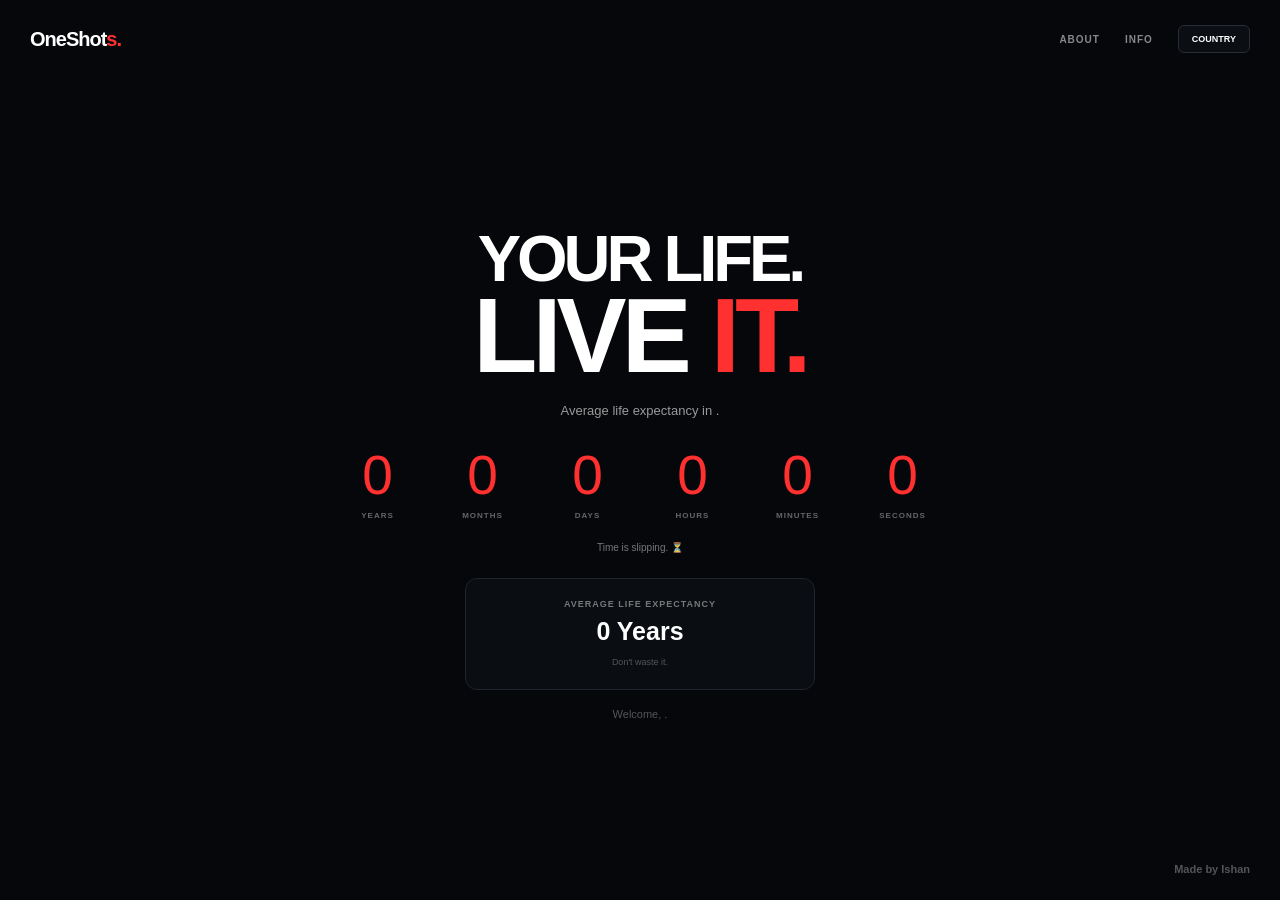
==== home.html @ 195b8f09 "Add files via upload" ====
<!DOCTYPE html>
<html lang="en">

<head>
    <meta charset="UTF-8">
    <meta name="viewport" content="width=device-width, initial-scale=1.0">

    <title>OneShots | Your Life</title>

    <link rel="stylesheet" href="style.css">
</head>

<body class="home-page">

    <!-- HEADER -->

    <header class="home-header">

        <div class="logo">
            OneShot<span>s.</span>
        </div>

        <nav>
            <a href="#">ABOUT</a>
            <a href="#">INFO</a>
            <button class="country-btn" id="countryButton">
                COUNTRY
            </button>
        </nav>

    </header>


    <!-- MAIN -->

    <main class="home-container">

        <p class="small-title">
            YOUR LIFE.
        </p>

        <h1>
            LIVE <span>IT.</span>
        </h1>

        <p class="subtitle">
            Average life expectancy in <span id="countryName">your country</span>.
        </p>


        <!-- COUNTDOWN -->

        <div class="countdown">

            <div class="time-box">
                <div id="years">0</div>
                <span>YEARS</span>
            </div>

            <div class="time-box">
                <div id="months">0</div>
                <span>MONTHS</span>
            </div>

            <div class="time-box">
                <div id="days">0</div>
                <span>DAYS</span>
            </div>

            <div class="time-box">
                <div id="hours">0</div>
                <span>HOURS</span>
            </div>

            <div class="time-box">
                <div id="minutes">0</div>
                <span>MINUTES</span>
            </div>

            <div class="time-box seconds-box">
                <div id="seconds">0</div>
                <span>SECONDS</span>
            </div>

        </div>


        <p class="slipping">
            Time is slipping. ⏳
        </p>


        <!-- LIFE EXPECTANCY CARD -->

        <div class="life-card">

            <p>AVERAGE LIFE EXPECTANCY</p>

            <h2>
                <span id="lifeExpectancy">0</span>
                Years
            </h2>

            <small>
                Don't waste it.
            </small>

        </div>


        <p class="welcome">
            Welcome, <span id="userName"></span>.
        </p>

    </main>


    <footer>
        Made by Ishan
    </footer>


    <script src="home.js"></script>

</body>
</html>
---- style.css ----
* {
    margin: 0;
    padding: 0;
    box-sizing: border-box;
}


body {
    min-height: 100vh;

    background: #05070b;

    color: white;

    font-family: Arial, Helvetica, sans-serif;
}


/* =========================
   LOGO
========================= */

.logo {
    font-size: 20px;

    font-weight: 900;

    letter-spacing: -1px;

    color: white;
}

.logo span {
    color: #ff3030;
}


/* =========================
   SIGNUP PAGE
========================= */

.signup-page {
    display: flex;

    justify-content: center;

    align-items: center;

    position: relative;
}


.signup-page header {
    position: fixed;

    top: 25px;

    left: 30px;
}


.signup-container {
    width: 90%;

    max-width: 500px;

    text-align: center;
}


.signup-container h1 {
    font-size: clamp(45px, 8vw, 80px);

    line-height: 0.9;

    font-weight: 900;

    letter-spacing: -4px;

    margin-bottom: 20px;
}


.signup-container h1 span {
    color: #ff3030;
}


.signup-subtitle {
    color: #888;

    margin-bottom: 35px;

    font-size: 15px;
}


/* =========================
   FORM
========================= */

.form-card {
    background: #0a0d12;

    border: 1px solid #20242c;

    border-radius: 14px;

    padding: 30px;

    text-align: left;
}


.form-card label {
    display: block;

    margin-bottom: 8px;

    margin-top: 18px;

    font-size: 13px;

    font-weight: 700;

    color: #aaa;

    text-transform: uppercase;
}


.form-card label:first-child {
    margin-top: 0;
}


.form-card input,
.form-card select {
    width: 100%;

    padding: 14px;

    border-radius: 8px;

    border: 1px solid #292d35;

    background: #05070b;

    color: white;

    outline: none;

    font-size: 15px;
}


.form-card input:focus,
.form-card select:focus {
    border-color: #ff3030;
}


.form-card button {
    width: 100%;

    margin-top: 25px;

    padding: 15px;

    border: none;

    border-radius: 8px;

    background: #ff3030;

    color: white;

    font-weight: 900;

    cursor: pointer;

    transition: 0.2s;
}


.form-card button:hover {
    transform: translateY(-2px);

    background: #ff4545;
}


/* =========================
   HOME HEADER
========================= */

.home-header {
    position: fixed;

    top: 0;

    left: 0;

    width: 100%;

    padding: 25px 30px;

    display: flex;

    justify-content: space-between;

    align-items: center;
}


.home-header nav {
    display: flex;

    align-items: center;

    gap: 25px;
}


.home-header nav a {
    color: #888;

    text-decoration: none;

    font-size: 10px;

    font-weight: 800;

    letter-spacing: 1px;
}


.home-header nav a:hover {
    color: white;
}


.country-btn {
    padding: 8px 13px;

    border: 1px solid #292d35;

    border-radius: 6px;

    background: #0b0e13;

    color: white;

    font-size: 9px;

    font-weight: 800;
}


/* =========================
   HOME MAIN
========================= */

.home-page {
    display: flex;

    justify-content: center;

    align-items: center;

    text-align: center;

    position: relative;
}


.home-container {
    width: 92%;

    max-width: 900px;

    padding-top: 50px;
}


.small-title {
    font-size: clamp(35px, 6vw, 65px);

    font-weight: 900;

    line-height: 0.9;

    letter-spacing: -4px;
}


.home-container h1 {
    font-size: clamp(55px, 10vw, 105px);

    font-weight: 900;

    line-height: 0.9;

    letter-spacing: -5px;

    margin-bottom: 20px;
}


.home-container h1 span {
    color: #ff3030;
}


.subtitle {
    color: #999;

    font-size: 13px;

    margin-bottom: 30px;
}


.subtitle span {
    color: white;

    font-weight: 700;
}


/* =========================
   COUNTDOWN
========================= */

.countdown {
    display: flex;

    justify-content: center;

    align-items: flex-start;

    gap: clamp(15px, 3vw, 35px);

    flex-wrap: wrap;

    margin-top: 20px;
}


.time-box {
    min-width: 70px;
}


.time-box div {
    color: #ff3030;

    font-size: clamp(32px, 5vw, 55px);

    font-weight: 500;

    line-height: 1;
}


.time-box span {
    display: block;

    margin-top: 8px;

    color: #666;

    font-size: 8px;

    font-weight: 700;

    letter-spacing: 1px;
}


.slipping {
    color: #777;

    font-size: 10px;

    margin-top: 22px;
}


/* =========================
   LIFE EXPECTANCY CARD
========================= */

.life-card {
    width: 100%;

    max-width: 350px;

    margin: 25px auto 0;

    padding: 20px;

    background: #0a0d12;

    border: 1px solid #20242c;

    border-radius: 12px;
}


.life-card p {
    color: #777;

    font-size: 9px;

    font-weight: 800;

    letter-spacing: 1px;

    margin-bottom: 8px;
}


.life-card h2 {
    font-size: 25px;

    margin-bottom: 5px;
}


.life-card h2 span {
    color: white;
}


.life-card small {
    color: #555;

    font-size: 9px;
}


.welcome {
    margin-top: 18px;

    color: #555;

    font-size: 11px;
}


.welcome span {
    color: #aaa;
}


/* =========================
   FOOTER
========================= */

body > footer {
    position: fixed;

    right: 30px;

    bottom: 25px;

    color: #555;

    font-size: 11px;

    font-weight: 600;
}


/* =========================
   MOBILE
========================= */

@media (max-width: 600px) {

    .home-header {
        padding: 20px;
    }


    .home-header nav {
        gap: 10px;
    }


    .home-header nav a {
        display: none;
    }


    .logo {
        font-size: 17px;
    }


    .home-container {
        padding-top: 70px;
    }


    .small-title {
        letter-spacing: -2px;
    }


    .home-container h1 {
        letter-spacing: -3px;
    }


    .countdown {
        gap: 18px;

        max-width: 350px;

        margin-left: auto;

        margin-right: auto;
    }


    .time-box {
        min-width: 75px;
    }


    .time-box div {
        font-size: 34px;
    }


    .life-card {
        max-width: 320px;
    }


    body > footer {
        right: 20px;

        bottom: 18px;
    }
}
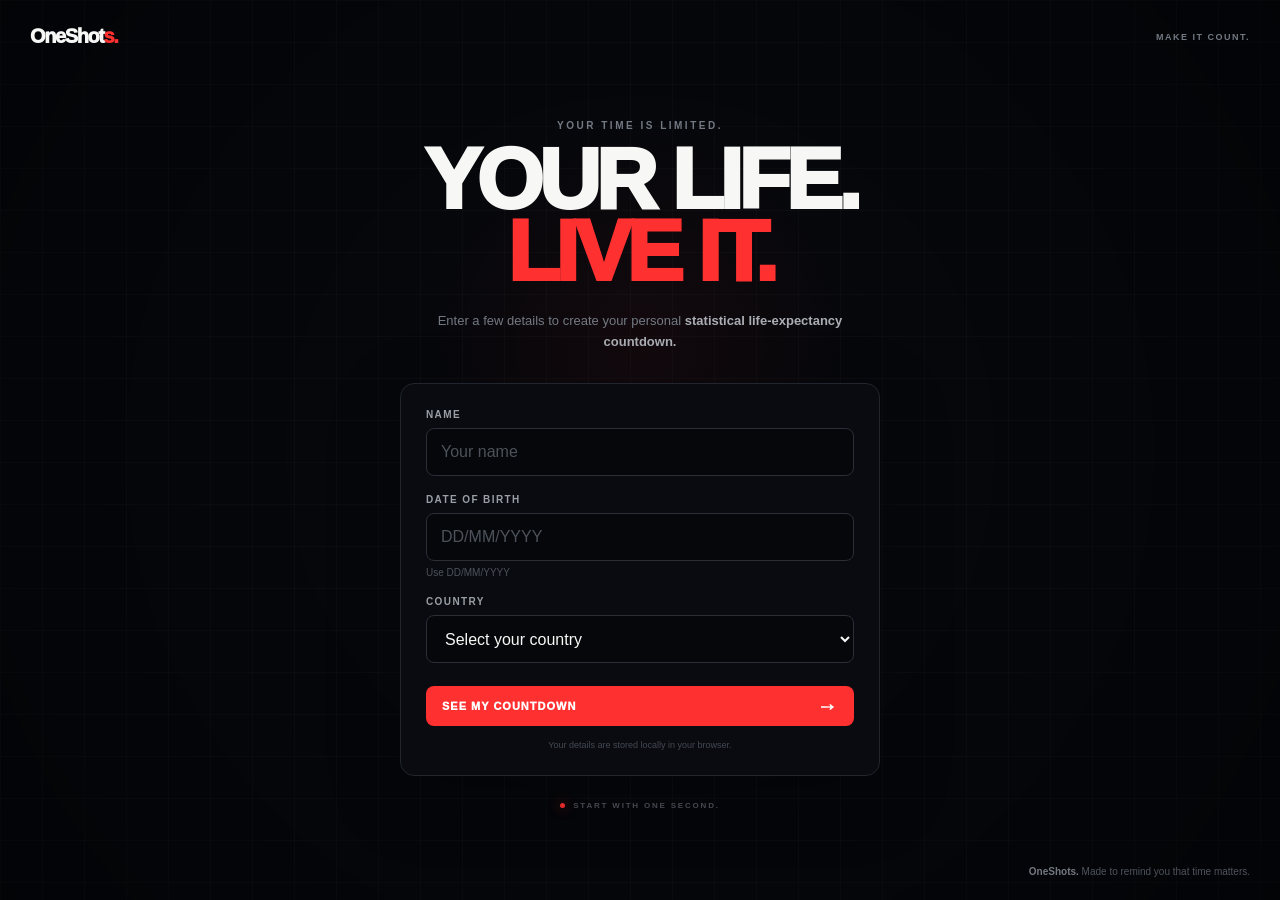
==== commit c14ff394: "Add files via upload" ====
--- a/home.html
+++ b/home.html
@@ -1,126 +1,107 @@
-<!DOCTYPE html>
-<html lang="en">
-
-<head>
-    <meta charset="UTF-8">
-    <meta name="viewport" content="width=device-width, initial-scale=1.0">
-
-    <title>OneShots | Your Life</title>
-
-    <link rel="stylesheet" href="style.css">
-</head>
-
-<body class="home-page">
-
-    <!-- HEADER -->
-
-    <header class="home-header">
-
-        <div class="logo">
-            OneShot<span>s.</span>
-        </div>
-
-        <nav>
-            <a href="#">ABOUT</a>
-            <a href="#">INFO</a>
-            <button class="country-btn" id="countryButton">
-                COUNTRY
-            </button>
-        </nav>
-
-    </header>
-
-
-    <!-- MAIN -->
-
-    <main class="home-container">
-
-        <p class="small-title">
-            YOUR LIFE.
-        </p>
-
-        <h1>
-            LIVE <span>IT.</span>
-        </h1>
-
-        <p class="subtitle">
-            Average life expectancy in <span id="countryName">your country</span>.
-        </p>
-
-
-        <!-- COUNTDOWN -->
-
-        <div class="countdown">
-
-            <div class="time-box">
-                <div id="years">0</div>
-                <span>YEARS</span>
-            </div>
-
-            <div class="time-box">
-                <div id="months">0</div>
-                <span>MONTHS</span>
-            </div>
-
-            <div class="time-box">
-                <div id="days">0</div>
-                <span>DAYS</span>
-            </div>
-
-            <div class="time-box">
-                <div id="hours">0</div>
-                <span>HOURS</span>
-            </div>
-
-            <div class="time-box">
-                <div id="minutes">0</div>
-                <span>MINUTES</span>
-            </div>
-
-            <div class="time-box seconds-box">
-                <div id="seconds">0</div>
-                <span>SECONDS</span>
-            </div>
-
-        </div>
-
-
-        <p class="slipping">
-            Time is slipping. ⏳
-        </p>
-
-
-        <!-- LIFE EXPECTANCY CARD -->
-
-        <div class="life-card">
-
-            <p>AVERAGE LIFE EXPECTANCY</p>
-
-            <h2>
-                <span id="lifeExpectancy">0</span>
-                Years
-            </h2>
-
-            <small>
-                Don't waste it.
-            </small>
-
-        </div>
-
-
-        <p class="welcome">
-            Welcome, <span id="userName"></span>.
-        </p>
-
-    </main>
-
-
-    <footer>
-        Made by Ishan
-    </footer>
-
-
-    <script src="home.js"></script>
-
-</body>
-</html>+<!DOCTYPE html>
+<html lang="en">
+<head>
+    <meta charset="UTF-8">
+    <meta name="viewport" content="width=device-width, initial-scale=1.0">
+    <meta name="description" content="OneShots — your statistical life-expectancy countdown.">
+    <title>OneShots | Your Life</title>
+    <link rel="stylesheet" href="style.css">
+</head>
+
+<body class="home-page">
+
+    <header class="home-header">
+        <a class="logo" href="home.html" aria-label="OneShots home">
+            OneShot<span>s.</span>
+        </a>
+
+        <nav>
+            <a href="#about">ABOUT</a>
+            <a href="#info">INFO</a>
+            <button class="country-btn" id="countryButton" type="button">
+                <span id="countryShort">COUNTRY</span>
+            </button>
+        </nav>
+    </header>
+
+    <main class="home-container">
+
+        <div class="eyebrow">YOUR LIFE.</div>
+
+        <h1>LIVE <span>IT.</span></h1>
+
+        <p class="subtitle">
+            Statistical life expectancy in
+            <strong id="countryName">your country</strong>.
+        </p>
+
+        <section class="countdown" aria-label="Estimated remaining time">
+
+            <div class="time-box">
+                <div id="years">0</div>
+                <span>YEARS</span>
+            </div>
+
+            <div class="time-box">
+                <div id="months">0</div>
+                <span>MONTHS</span>
+            </div>
+
+            <div class="time-box">
+                <div id="days">0</div>
+                <span>DAYS</span>
+            </div>
+
+            <div class="time-box">
+                <div id="hours">0</div>
+                <span>HOURS</span>
+            </div>
+
+            <div class="time-box">
+                <div id="minutes">0</div>
+                <span>MINUTES</span>
+            </div>
+
+            <div class="time-box seconds-box">
+                <div id="seconds">0</div>
+                <span>SECONDS</span>
+            </div>
+
+        </section>
+
+        <p class="slipping">
+            Every second is one second you don't get back.
+        </p>
+
+        <section class="life-card" id="info">
+            <div class="card-label">AVERAGE LIFE EXPECTANCY</div>
+
+            <div class="life-number">
+                <span id="lifeExpectancy">0</span>
+                <small>Years</small>
+            </div>
+
+            <div class="card-line"></div>
+
+            <p>
+                Based on the country value used by this project.
+            </p>
+        </section>
+
+        <p class="welcome">
+            Welcome, <strong id="userName"></strong>.
+        </p>
+
+        <p class="disclaimer" id="about">
+            This is a statistical visualization, not a prediction of an individual's lifespan.
+        </p>
+
+    </main>
+
+    <footer>
+        Made by Ishan
+    </footer>
+
+    <script src="home.js"></script>
+</body>
+</html>
--- a/style.css
+++ b/style.css
@@ -1,548 +1,517 @@
-* {
-    margin: 0;
-    padding: 0;
-    box-sizing: border-box;
-}
-
-
-body {
-    min-height: 100vh;
-
-    background: #05070b;
-
-    color: white;
-
-    font-family: Arial, Helvetica, sans-serif;
-}
-
-
-/* =========================
-   LOGO
-========================= */
-
-.logo {
-    font-size: 20px;
-
-    font-weight: 900;
-
-    letter-spacing: -1px;
-
-    color: white;
-}
-
-.logo span {
-    color: #ff3030;
-}
-
-
-/* =========================
-   SIGNUP PAGE
-========================= */
-
-.signup-page {
-    display: flex;
-
-    justify-content: center;
-
-    align-items: center;
-
-    position: relative;
-}
-
-
-.signup-page header {
-    position: fixed;
-
-    top: 25px;
-
-    left: 30px;
-}
-
-
-.signup-container {
-    width: 90%;
-
-    max-width: 500px;
-
-    text-align: center;
-}
-
-
-.signup-container h1 {
-    font-size: clamp(45px, 8vw, 80px);
-
-    line-height: 0.9;
-
-    font-weight: 900;
-
-    letter-spacing: -4px;
-
-    margin-bottom: 20px;
-}
-
-
-.signup-container h1 span {
-    color: #ff3030;
-}
-
-
-.signup-subtitle {
-    color: #888;
-
-    margin-bottom: 35px;
-
-    font-size: 15px;
-}
-
-
-/* =========================
-   FORM
-========================= */
-
-.form-card {
-    background: #0a0d12;
-
-    border: 1px solid #20242c;
-
-    border-radius: 14px;
-
-    padding: 30px;
-
-    text-align: left;
-}
-
-
-.form-card label {
-    display: block;
-
-    margin-bottom: 8px;
-
-    margin-top: 18px;
-
-    font-size: 13px;
-
-    font-weight: 700;
-
-    color: #aaa;
-
-    text-transform: uppercase;
-}
-
-
-.form-card label:first-child {
-    margin-top: 0;
-}
-
-
-.form-card input,
-.form-card select {
-    width: 100%;
-
-    padding: 14px;
-
-    border-radius: 8px;
-
-    border: 1px solid #292d35;
-
-    background: #05070b;
-
-    color: white;
-
-    outline: none;
-
-    font-size: 15px;
-}
-
-
-.form-card input:focus,
-.form-card select:focus {
-    border-color: #ff3030;
-}
-
-
-.form-card button {
-    width: 100%;
-
-    margin-top: 25px;
-
-    padding: 15px;
-
-    border: none;
-
-    border-radius: 8px;
-
-    background: #ff3030;
-
-    color: white;
-
-    font-weight: 900;
-
-    cursor: pointer;
-
-    transition: 0.2s;
-}
-
-
-.form-card button:hover {
-    transform: translateY(-2px);
-
-    background: #ff4545;
-}
-
-
-/* =========================
-   HOME HEADER
-========================= */
-
-.home-header {
-    position: fixed;
-
-    top: 0;
-
-    left: 0;
-
-    width: 100%;
-
-    padding: 25px 30px;
-
-    display: flex;
-
-    justify-content: space-between;
-
-    align-items: center;
-}
-
-
-.home-header nav {
-    display: flex;
-
-    align-items: center;
-
-    gap: 25px;
-}
-
-
-.home-header nav a {
-    color: #888;
-
-    text-decoration: none;
-
-    font-size: 10px;
-
-    font-weight: 800;
-
-    letter-spacing: 1px;
-}
-
-
-.home-header nav a:hover {
-    color: white;
-}
-
-
-.country-btn {
-    padding: 8px 13px;
-
-    border: 1px solid #292d35;
-
-    border-radius: 6px;
-
-    background: #0b0e13;
-
-    color: white;
-
-    font-size: 9px;
-
-    font-weight: 800;
-}
-
-
-/* =========================
-   HOME MAIN
-========================= */
-
-.home-page {
-    display: flex;
-
-    justify-content: center;
-
-    align-items: center;
-
-    text-align: center;
-
-    position: relative;
-}
-
-
-.home-container {
-    width: 92%;
-
-    max-width: 900px;
-
-    padding-top: 50px;
-}
-
-
-.small-title {
-    font-size: clamp(35px, 6vw, 65px);
-
-    font-weight: 900;
-
-    line-height: 0.9;
-
-    letter-spacing: -4px;
-}
-
-
-.home-container h1 {
-    font-size: clamp(55px, 10vw, 105px);
-
-    font-weight: 900;
-
-    line-height: 0.9;
-
-    letter-spacing: -5px;
-
-    margin-bottom: 20px;
-}
-
-
-.home-container h1 span {
-    color: #ff3030;
-}
-
-
-.subtitle {
-    color: #999;
-
-    font-size: 13px;
-
-    margin-bottom: 30px;
-}
-
-
-.subtitle span {
-    color: white;
-
-    font-weight: 700;
-}
-
-
-/* =========================
-   COUNTDOWN
-========================= */
-
-.countdown {
-    display: flex;
-
-    justify-content: center;
-
-    align-items: flex-start;
-
-    gap: clamp(15px, 3vw, 35px);
-
-    flex-wrap: wrap;
-
-    margin-top: 20px;
-}
-
-
-.time-box {
-    min-width: 70px;
-}
-
-
-.time-box div {
-    color: #ff3030;
-
-    font-size: clamp(32px, 5vw, 55px);
-
-    font-weight: 500;
-
-    line-height: 1;
-}
-
-
-.time-box span {
-    display: block;
-
-    margin-top: 8px;
-
-    color: #666;
-
-    font-size: 8px;
-
-    font-weight: 700;
-
-    letter-spacing: 1px;
-}
-
-
-.slipping {
-    color: #777;
-
-    font-size: 10px;
-
-    margin-top: 22px;
-}
-
-
-/* =========================
-   LIFE EXPECTANCY CARD
-========================= */
-
-.life-card {
-    width: 100%;
-
-    max-width: 350px;
-
-    margin: 25px auto 0;
-
-    padding: 20px;
-
-    background: #0a0d12;
-
-    border: 1px solid #20242c;
-
-    border-radius: 12px;
-}
-
-
-.life-card p {
-    color: #777;
-
-    font-size: 9px;
-
-    font-weight: 800;
-
-    letter-spacing: 1px;
-
-    margin-bottom: 8px;
-}
-
-
-.life-card h2 {
-    font-size: 25px;
-
-    margin-bottom: 5px;
-}
-
-
-.life-card h2 span {
-    color: white;
-}
-
-
-.life-card small {
-    color: #555;
-
-    font-size: 9px;
-}
-
-
-.welcome {
-    margin-top: 18px;
-
-    color: #555;
-
-    font-size: 11px;
-}
-
-
-.welcome span {
-    color: #aaa;
-}
-
-
-/* =========================
-   FOOTER
-========================= */
-
-body > footer {
-    position: fixed;
-
-    right: 30px;
-
-    bottom: 25px;
-
-    color: #555;
-
-    font-size: 11px;
-
-    font-weight: 600;
-}
-
-
-/* =========================
-   MOBILE
-========================= */
-
-@media (max-width: 600px) {
-
-    .home-header {
-        padding: 20px;
-    }
-
-
-    .home-header nav {
-        gap: 10px;
-    }
-
-
-    .home-header nav a {
-        display: none;
-    }
-
-
-    .logo {
-        font-size: 17px;
-    }
-
-
-    .home-container {
-        padding-top: 70px;
-    }
-
-
-    .small-title {
-        letter-spacing: -2px;
-    }
-
-
-    .home-container h1 {
-        letter-spacing: -3px;
-    }
-
-
-    .countdown {
-        gap: 18px;
-
-        max-width: 350px;
-
-        margin-left: auto;
-
-        margin-right: auto;
-    }
-
-
-    .time-box {
-        min-width: 75px;
-    }
-
-
-    .time-box div {
-        font-size: 34px;
-    }
-
-
-    .life-card {
-        max-width: 320px;
-    }
-
-
-    body > footer {
-        right: 20px;
-
-        bottom: 18px;
-    }
-}+* {
+    margin: 0;
+    padding: 0;
+    box-sizing: border-box;
+}
+
+:root {
+    --bg: #05070b;
+    --panel: #0a0d12;
+    --panel-2: #0d1118;
+    --line: #20252e;
+    --muted: #737983;
+    --muted-2: #454a53;
+    --white: #f7f7f5;
+    --red: #ff3030;
+    --red-dark: #c91f1f;
+}
+
+html {
+    scroll-behavior: smooth;
+}
+
+body {
+    min-height: 100vh;
+    background:
+        radial-gradient(circle at 50% 38%, rgba(255, 48, 48, 0.055), transparent 28%),
+        linear-gradient(rgba(255,255,255,0.018) 1px, transparent 1px),
+        linear-gradient(90deg, rgba(255,255,255,0.018) 1px, transparent 1px),
+        var(--bg);
+    background-size: auto, 42px 42px, 42px 42px, auto;
+    color: var(--white);
+    font-family: Arial, Helvetica, sans-serif;
+    overflow-x: hidden;
+}
+
+body::before {
+    content: "";
+    position: fixed;
+    inset: 0;
+    pointer-events: none;
+    background: radial-gradient(circle at center, transparent 45%, rgba(0,0,0,.38));
+    z-index: -1;
+}
+
+button,
+input,
+select {
+    font: inherit;
+}
+
+button {
+    cursor: pointer;
+}
+
+.logo {
+    color: var(--white);
+    text-decoration: none;
+    font-size: 20px;
+    font-weight: 950;
+    letter-spacing: -1.4px;
+}
+
+.logo span {
+    color: var(--red);
+}
+
+.site-header,
+.home-header {
+    position: fixed;
+    z-index: 10;
+    top: 0;
+    left: 0;
+    width: 100%;
+    padding: 25px 30px;
+}
+
+.site-header {
+    display: flex;
+    align-items: center;
+    justify-content: space-between;
+}
+
+.header-tag {
+    color: var(--muted);
+    font-size: 9px;
+    font-weight: 800;
+    letter-spacing: 1.5px;
+}
+
+.signup-page {
+    display: flex;
+    justify-content: center;
+    align-items: center;
+    padding: 100px 20px 70px;
+}
+
+.signup-container {
+    width: min(92vw, 480px);
+    text-align: center;
+}
+
+.eyebrow {
+    margin-bottom: 12px;
+    color: var(--muted);
+    font-size: 10px;
+    font-weight: 800;
+    letter-spacing: 2.5px;
+}
+
+.signup-container h1,
+.home-container h1 {
+    font-weight: 950;
+    text-transform: uppercase;
+    line-height: .84;
+    letter-spacing: -5px;
+}
+
+.signup-container h1 {
+    font-size: clamp(52px, 10vw, 86px);
+}
+
+.signup-container h1 span,
+.home-container h1 span {
+    color: var(--red);
+}
+
+.signup-subtitle {
+    max-width: 430px;
+    margin: 24px auto 30px;
+    color: var(--muted);
+    font-size: 13px;
+    line-height: 1.6;
+}
+
+.signup-subtitle strong {
+    color: #aaaeb4;
+}
+
+.form-card {
+    padding: 25px;
+    text-align: left;
+    background: rgba(10, 13, 18, .9);
+    border: 1px solid var(--line);
+    border-radius: 14px;
+    box-shadow: 0 20px 70px rgba(0,0,0,.28);
+    backdrop-filter: blur(10px);
+}
+
+.field + .field {
+    margin-top: 18px;
+}
+
+.field label {
+    display: block;
+    margin-bottom: 8px;
+    color: #9a9fa7;
+    font-size: 10px;
+    font-weight: 900;
+    letter-spacing: 1.4px;
+    text-transform: uppercase;
+}
+
+.field input,
+.field select {
+    width: 100%;
+    height: 48px;
+    padding: 0 14px;
+    color: var(--white);
+    background: #05070b;
+    border: 1px solid #292e37;
+    border-radius: 8px;
+    outline: none;
+    transition: border-color .2s, box-shadow .2s;
+}
+
+.field input::placeholder {
+    color: #4d525a;
+}
+
+.field input:focus,
+.field select:focus {
+    border-color: var(--red);
+    box-shadow: 0 0 0 3px rgba(255,48,48,.08);
+}
+
+.field small {
+    display: block;
+    margin-top: 6px;
+    color: #4d525a;
+    font-size: 10px;
+}
+
+.form-card button {
+    display: flex;
+    align-items: center;
+    justify-content: space-between;
+    width: 100%;
+    margin-top: 23px;
+    padding: 14px 16px;
+    color: white;
+    background: var(--red);
+    border: 0;
+    border-radius: 8px;
+    font-size: 11px;
+    font-weight: 950;
+    letter-spacing: 1px;
+    transition: transform .2s, background .2s, box-shadow .2s;
+}
+
+.form-card button:hover:not(:disabled) {
+    background: #ff4141;
+    transform: translateY(-2px);
+    box-shadow: 0 10px 30px rgba(255,48,48,.18);
+}
+
+.form-card button:active:not(:disabled) {
+    transform: translateY(0);
+}
+
+.form-card button:disabled {
+    opacity: .45;
+    cursor: not-allowed;
+}
+
+.arrow {
+    font-size: 20px;
+    line-height: 10px;
+}
+
+.form-note {
+    margin-top: 14px;
+    color: #444952;
+    text-align: center;
+    font-size: 9px;
+}
+
+.scroll-hint {
+    display: flex;
+    justify-content: center;
+    align-items: center;
+    gap: 8px;
+    margin-top: 25px;
+    color: #4d525a;
+    font-size: 8px;
+    font-weight: 800;
+    letter-spacing: 1.8px;
+}
+
+.scroll-hint span {
+    width: 5px;
+    height: 5px;
+    border-radius: 50%;
+    background: var(--red);
+    box-shadow: 0 0 12px rgba(255,48,48,.7);
+}
+
+.signup-page > footer,
+.home-page > footer {
+    position: fixed;
+    right: 30px;
+    bottom: 23px;
+    color: #4f545d;
+    font-size: 10px;
+}
+
+.signup-page > footer span {
+    color: #747981;
+    font-weight: 800;
+}
+
+
+/* HOME */
+
+.home-header {
+    display: flex;
+    align-items: center;
+    justify-content: space-between;
+}
+
+.home-header nav {
+    display: flex;
+    align-items: center;
+    gap: 22px;
+}
+
+.home-header nav a {
+    color: #747981;
+    text-decoration: none;
+    font-size: 8px;
+    font-weight: 900;
+    letter-spacing: 1.2px;
+    transition: color .2s;
+}
+
+.home-header nav a:hover {
+    color: white;
+}
+
+.country-btn {
+    padding: 7px 11px;
+    color: white;
+    background: #090c11;
+    border: 1px solid #292e37;
+    border-radius: 6px;
+    font-size: 8px;
+    font-weight: 900;
+    letter-spacing: .7px;
+}
+
+.home-page {
+    display: flex;
+    justify-content: center;
+    align-items: center;
+    text-align: center;
+    padding: 105px 20px 70px;
+}
+
+.home-container {
+    width: min(94vw, 850px);
+}
+
+.home-container .eyebrow {
+    margin-bottom: 3px;
+}
+
+.home-container h1 {
+    font-size: clamp(58px, 9vw, 100px);
+    margin-bottom: 17px;
+}
+
+.subtitle {
+    margin-bottom: 31px;
+    color: #777c84;
+    font-size: 11px;
+}
+
+.subtitle strong {
+    color: #d7d8d9;
+}
+
+.countdown {
+    display: flex;
+    justify-content: center;
+    align-items: flex-start;
+    gap: clamp(18px, 3.8vw, 38px);
+}
+
+.time-box {
+    min-width: 52px;
+}
+
+.time-box div {
+    color: var(--red);
+    font-size: clamp(32px, 5vw, 52px);
+    font-weight: 500;
+    line-height: 1;
+    letter-spacing: -2px;
+    text-shadow: 0 0 22px rgba(255,48,48,.13);
+}
+
+.time-box span {
+    display: block;
+    margin-top: 8px;
+    color: #555a62;
+    font-size: 7px;
+    font-weight: 900;
+    letter-spacing: 1px;
+}
+
+.slipping {
+    margin-top: 19px;
+    color: #60656d;
+    font-size: 9px;
+}
+
+.life-card {
+    width: min(100%, 350px);
+    margin: 25px auto 0;
+    padding: 18px 20px;
+    background: rgba(10,13,18,.92);
+    border: 1px solid var(--line);
+    border-radius: 11px;
+}
+
+.card-label {
+    color: #666b73;
+    font-size: 8px;
+    font-weight: 900;
+    letter-spacing: 1px;
+}
+
+.life-number {
+    margin-top: 5px;
+    font-size: 25px;
+    font-weight: 500;
+}
+
+.life-number small {
+    color: #aaaeb5;
+    font-size: 12px;
+}
+
+.card-line {
+    width: 100%;
+    height: 1px;
+    margin: 13px 0 10px;
+    background: #1c2027;
+}
+
+.life-card p {
+    color: #4e535b;
+    font-size: 8px;
+}
+
+.welcome {
+    margin-top: 17px;
+    color: #50555d;
+    font-size: 10px;
+}
+
+.welcome strong {
+    color: #9da1a7;
+}
+
+.disclaimer {
+    max-width: 550px;
+    margin: 15px auto 0;
+    color: #3e434b;
+    font-size: 8px;
+    line-height: 1.5;
+}
+
+.home-page > footer {
+    font-weight: 700;
+}
+
+
+/* RESPONSIVE */
+
+@media (max-width: 650px) {
+    .site-header,
+    .home-header {
+        padding: 20px;
+    }
+
+    .header-tag {
+        display: none;
+    }
+
+    .signup-page {
+        padding-top: 90px;
+    }
+
+    .signup-container h1 {
+        letter-spacing: -3px;
+    }
+
+    .form-card {
+        padding: 21px;
+    }
+
+    .home-page {
+        padding-top: 95px;
+    }
+
+    .home-header nav {
+        gap: 10px;
+    }
+
+    .home-header nav a {
+        display: none;
+    }
+
+    .home-container h1 {
+        letter-spacing: -3px;
+    }
+
+    .countdown {
+        display: grid;
+        grid-template-columns: repeat(3, 1fr);
+        gap: 22px 10px;
+        max-width: 360px;
+        margin-inline: auto;
+    }
+
+    .time-box {
+        min-width: 0;
+    }
+
+    .time-box div {
+        font-size: 36px;
+    }
+
+    .life-card {
+        margin-top: 24px;
+    }
+
+    .signup-page > footer,
+    .home-page > footer {
+        right: 20px;
+        bottom: 17px;
+    }
+}
+
+@media (max-height: 700px) and (min-width: 651px) {
+    .home-page {
+        padding-top: 80px;
+    }
+
+    .life-card {
+        margin-top: 18px;
+    }
+
+    .disclaimer {
+        margin-top: 9px;
+    }
+}
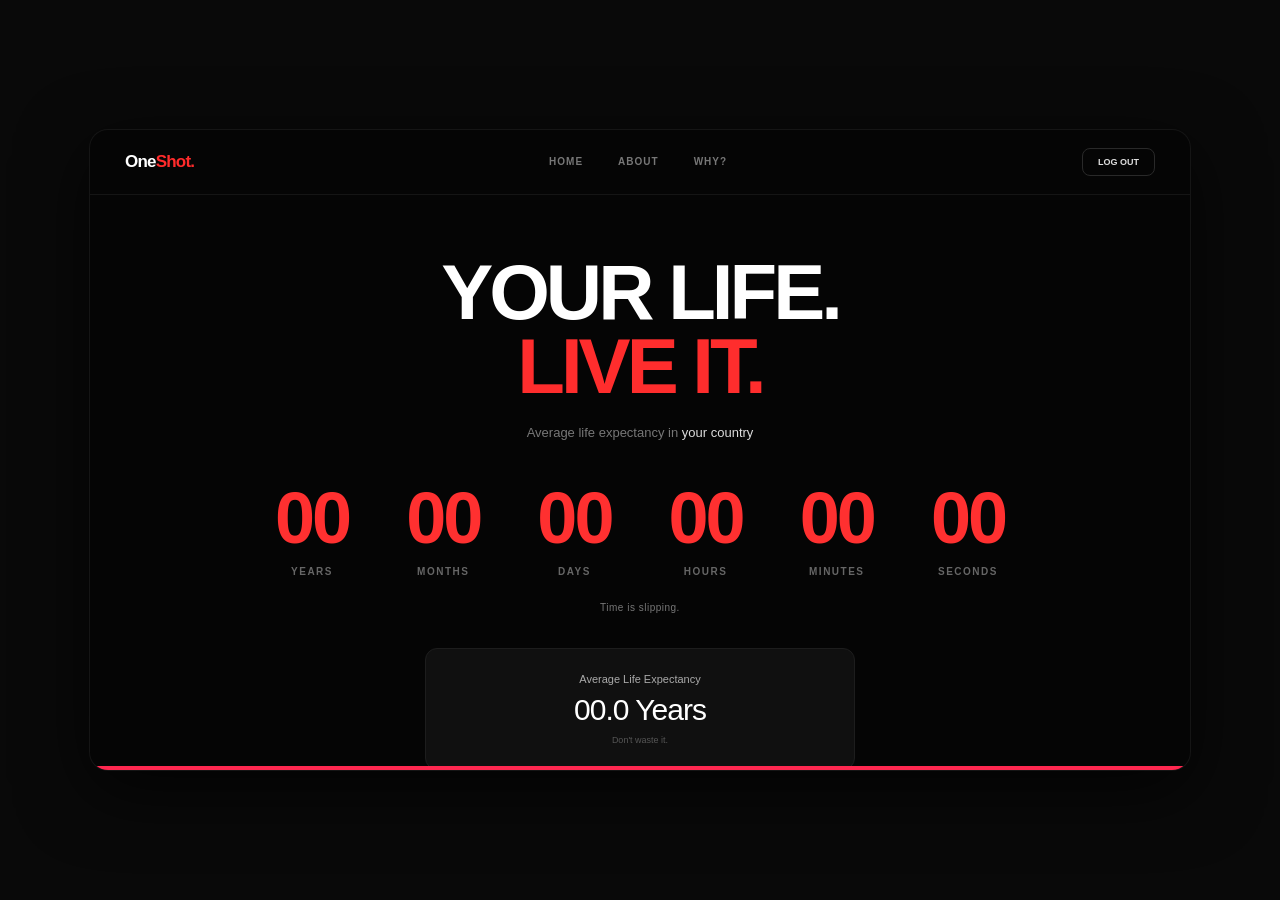
==== commit fba07b1e: "Add files via upload" ====
--- a/home.html
+++ b/home.html
@@ -1,107 +1,123 @@
-<!DOCTYPE html>
-<html lang="en">
-<head>
-    <meta charset="UTF-8">
-    <meta name="viewport" content="width=device-width, initial-scale=1.0">
-    <meta name="description" content="OneShots — your statistical life-expectancy countdown.">
-    <title>OneShots | Your Life</title>
-    <link rel="stylesheet" href="style.css">
-</head>
-
-<body class="home-page">
-
-    <header class="home-header">
-        <a class="logo" href="home.html" aria-label="OneShots home">
-            OneShot<span>s.</span>
-        </a>
-
-        <nav>
-            <a href="#about">ABOUT</a>
-            <a href="#info">INFO</a>
-            <button class="country-btn" id="countryButton" type="button">
-                <span id="countryShort">COUNTRY</span>
-            </button>
-        </nav>
-    </header>
-
-    <main class="home-container">
-
-        <div class="eyebrow">YOUR LIFE.</div>
-
-        <h1>LIVE <span>IT.</span></h1>
-
-        <p class="subtitle">
-            Statistical life expectancy in
-            <strong id="countryName">your country</strong>.
-        </p>
-
-        <section class="countdown" aria-label="Estimated remaining time">
-
-            <div class="time-box">
-                <div id="years">0</div>
-                <span>YEARS</span>
-            </div>
-
-            <div class="time-box">
-                <div id="months">0</div>
-                <span>MONTHS</span>
-            </div>
-
-            <div class="time-box">
-                <div id="days">0</div>
-                <span>DAYS</span>
-            </div>
-
-            <div class="time-box">
-                <div id="hours">0</div>
-                <span>HOURS</span>
-            </div>
-
-            <div class="time-box">
-                <div id="minutes">0</div>
-                <span>MINUTES</span>
-            </div>
-
-            <div class="time-box seconds-box">
-                <div id="seconds">0</div>
-                <span>SECONDS</span>
-            </div>
-
-        </section>
-
-        <p class="slipping">
-            Every second is one second you don't get back.
-        </p>
-
-        <section class="life-card" id="info">
-            <div class="card-label">AVERAGE LIFE EXPECTANCY</div>
-
-            <div class="life-number">
-                <span id="lifeExpectancy">0</span>
-                <small>Years</small>
-            </div>
-
-            <div class="card-line"></div>
-
-            <p>
-                Based on the country value used by this project.
-            </p>
-        </section>
-
-        <p class="welcome">
-            Welcome, <strong id="userName"></strong>.
-        </p>
-
-        <p class="disclaimer" id="about">
-            This is a statistical visualization, not a prediction of an individual's lifespan.
-        </p>
-
-    </main>
-
-    <footer>
-        Made by Ishan
-    </footer>
-
-    <script src="home.js"></script>
-</body>
-</html>
+<!DOCTYPE html>
+<html lang="en">
+
+<head>
+    <meta charset="UTF-8">
+    <meta name="viewport" content="width=device-width, initial-scale=1.0">
+
+    <title>OneShots | Your Life</title>
+
+    <link rel="stylesheet" href="home.css">
+</head>
+
+<body>
+
+    <div class="page">
+
+        <!-- NAVBAR -->
+        <nav class="navbar">
+
+            <div class="logo">
+                One<span>Shot.</span>
+            </div>
+
+            <div class="nav-links">
+                <a href="#">HOME</a>
+                <a href="#">ABOUT</a>
+                <a href="#">WHY?</a>
+            </div>
+
+            <button class="logout-btn">
+                LOG OUT
+            </button>
+
+        </nav>
+
+
+        <!-- MAIN CONTENT -->
+        <main>
+
+            <section class="hero">
+
+                <h1>
+                    YOUR LIFE.
+                    <span>LIVE IT.</span>
+                </h1>
+
+                <p class="subtitle">
+                    Average life expectancy in <span id="country">your country</span>
+                </p>
+
+
+                <!-- COUNTDOWN -->
+                <div class="countdown">
+
+                    <div class="time-box">
+                        <span id="years">00</span>
+                        <small>YEARS</small>
+                    </div>
+
+                    <div class="time-box">
+                        <span id="months">00</span>
+                        <small>MONTHS</small>
+                    </div>
+
+                    <div class="time-box">
+                        <span id="days">00</span>
+                        <small>DAYS</small>
+                    </div>
+
+                    <div class="time-box">
+                        <span id="hours">00</span>
+                        <small>HOURS</small>
+                    </div>
+
+                    <div class="time-box">
+                        <span id="minutes">00</span>
+                        <small>MINUTES</small>
+                    </div>
+
+                    <div class="time-box">
+                        <span id="seconds">00</span>
+                        <small>SECONDS</small>
+                    </div>
+
+                </div>
+
+
+                <p class="slipping">
+                    Time is slipping.
+                </p>
+
+
+                <!-- LIFE EXPECTANCY CARD -->
+                <div class="life-card">
+
+                    <p>Average Life Expectancy</p>
+
+                    <h2>
+                        <span id="lifeExpectancy">00.0</span> Years
+                    </h2>
+
+                    <small>
+                        Don't waste it.
+                    </small>
+
+                </div>
+
+            </section>
+
+        </main>
+
+
+        <!-- BOTTOM PROGRESS -->
+        <div class="bottom-line"></div>
+
+    </div>
+
+
+    <script src="home.js"></script>
+
+</body>
+
+</html>
--- a/home.css
+++ b/home.css
@@ -0,0 +1,429 @@
+* {
+    margin: 0;
+    padding: 0;
+    box-sizing: border-box;
+}
+
+
+body {
+    min-height: 100vh;
+
+    background: #090909;
+
+    color: white;
+
+    font-family: Arial, Helvetica, sans-serif;
+
+    display: flex;
+    justify-content: center;
+    align-items: center;
+}
+
+
+/* MAIN WEBSITE */
+
+.page {
+    position: relative;
+
+    width: 100%;
+    max-width: 1100px;
+
+    min-height: 620px;
+
+    background: #050505;
+
+    border-radius: 18px;
+
+    overflow: hidden;
+
+    box-shadow:
+        0 0 0 1px #151515,
+        0 20px 70px rgba(0, 0, 0, 0.7);
+}
+
+
+/* NAVBAR */
+
+.navbar {
+    height: 65px;
+
+    padding: 0 35px;
+
+    display: flex;
+    align-items: center;
+    justify-content: space-between;
+
+    border-bottom: 1px solid #151515;
+}
+
+
+/* LOGO */
+
+.logo {
+    font-size: 17px;
+
+    font-weight: 800;
+
+    letter-spacing: -0.8px;
+}
+
+.logo span {
+    color: #ff2b2b;
+}
+
+
+/* NAV LINKS */
+
+.nav-links {
+    display: flex;
+
+    gap: 35px;
+}
+
+.nav-links a {
+    text-decoration: none;
+
+    color: #777;
+
+    font-size: 10px;
+
+    font-weight: 700;
+
+    letter-spacing: 1px;
+
+    transition: 0.2s;
+}
+
+.nav-links a:hover {
+    color: white;
+}
+
+
+/* LOGOUT */
+
+.logout-btn {
+    background: transparent;
+
+    border: 1px solid #292929;
+
+    color: #ddd;
+
+    padding: 8px 15px;
+
+    border-radius: 8px;
+
+    font-size: 9px;
+
+    font-weight: 700;
+
+    cursor: pointer;
+
+    transition: 0.2s;
+}
+
+.logout-btn:hover {
+    border-color: #ff3030;
+
+    color: #ff3030;
+}
+
+
+/* HERO */
+
+.hero {
+    text-align: center;
+
+    padding-top: 60px;
+}
+
+
+/* MAIN HEADING */
+
+.hero h1 {
+    font-size: clamp(42px, 7vw, 78px);
+
+    line-height: 0.95;
+
+    font-weight: 900;
+
+    letter-spacing: -4px;
+}
+
+.hero h1 span {
+    display: block;
+
+    color: #ff2d2d;
+}
+
+
+/* SUBTITLE */
+
+.subtitle {
+    margin-top: 22px;
+
+    color: #777;
+
+    font-size: 13px;
+}
+
+.subtitle span {
+    color: #ddd;
+}
+
+
+/* COUNTDOWN */
+
+.countdown {
+    margin: 42px auto 0;
+
+    display: flex;
+
+    justify-content: center;
+
+    align-items: flex-start;
+
+    gap: clamp(15px, 4vw, 55px);
+
+    padding: 0 20px;
+}
+
+
+/* TIME BOX */
+
+.time-box {
+    display: flex;
+
+    flex-direction: column;
+
+    align-items: center;
+
+    min-width: 80px;
+}
+
+
+/*
+    THESE ARE THE BIG NUMBERS
+*/
+
+.time-box span {
+    font-size: clamp(38px, 6vw, 72px);
+
+    font-weight: 800;
+
+    line-height: 1;
+
+    letter-spacing: -3px;
+
+    color: #ff3030;
+
+    font-variant-numeric: tabular-nums;
+}
+
+
+/* WORDS UNDER NUMBERS */
+
+.time-box small {
+    margin-top: 12px;
+
+    font-size: 10px;
+
+    color: #666;
+
+    font-weight: 700;
+
+    letter-spacing: 1.5px;
+}
+
+
+/* TIME IS SLIPPING */
+
+.slipping {
+    margin-top: 25px;
+
+    color: #777;
+
+    font-size: 10px;
+
+    letter-spacing: 0.5px;
+}
+
+
+/* LIFE CARD */
+
+.life-card {
+    width: min(430px, 85%);
+
+    margin: 35px auto 0;
+
+    padding: 24px 20px;
+
+    background: #101010;
+
+    border: 1px solid #1d1d1d;
+
+    border-radius: 12px;
+}
+
+.life-card p {
+    color: #aaa;
+
+    font-size: 11px;
+
+    margin-bottom: 8px;
+}
+
+.life-card h2 {
+    font-size: 30px;
+
+    font-weight: 500;
+
+    letter-spacing: -1px;
+}
+
+.life-card h2 span {
+    color: white;
+}
+
+.life-card small {
+    display: block;
+
+    margin-top: 8px;
+
+    color: #555;
+
+    font-size: 9px;
+}
+
+
+/* BOTTOM RED LINE */
+
+.bottom-line {
+    position: absolute;
+
+    left: 0;
+
+    bottom: 0;
+
+    width: 100%;
+
+    height: 4px;
+
+    background: #ff2850;
+}
+
+
+/* TABLET */
+
+@media (max-width: 800px) {
+
+    .page {
+        min-height: 100vh;
+
+        border-radius: 0;
+    }
+
+    .navbar {
+        padding: 0 20px;
+    }
+
+    .nav-links {
+        gap: 15px;
+    }
+
+    .hero {
+        padding-top: 70px;
+    }
+
+    .countdown {
+        gap: 20px;
+    }
+
+}
+
+
+/* MOBILE */
+
+@media (max-width: 600px) {
+
+    body {
+        align-items: stretch;
+    }
+
+    .page {
+        min-height: 100vh;
+
+        border-radius: 0;
+    }
+
+    .navbar {
+        height: 60px;
+
+        padding: 0 18px;
+    }
+
+    .nav-links {
+        display: none;
+    }
+
+    .hero {
+        padding-top: 60px;
+    }
+
+    .hero h1 {
+        font-size: 48px;
+
+        letter-spacing: -2.5px;
+    }
+
+    .subtitle {
+        padding: 0 20px;
+
+        line-height: 1.5;
+    }
+
+    .countdown {
+        display: grid;
+
+        grid-template-columns: repeat(3, 1fr);
+
+        gap: 28px 8px;
+
+        margin-top: 40px;
+    }
+
+    .time-box {
+        min-width: 0;
+    }
+
+    .time-box span {
+        font-size: 42px;
+
+        letter-spacing: -2px;
+    }
+
+    .time-box small {
+        font-size: 8px;
+
+        margin-top: 8px;
+    }
+
+    .life-card {
+        margin-top: 40px;
+    }
+
+}
+
+
+/* VERY SMALL PHONES */
+
+@media (max-width: 360px) {
+
+    .hero h1 {
+        font-size: 42px;
+    }
+
+    .time-box span {
+        font-size: 35px;
+    }
+
+}
